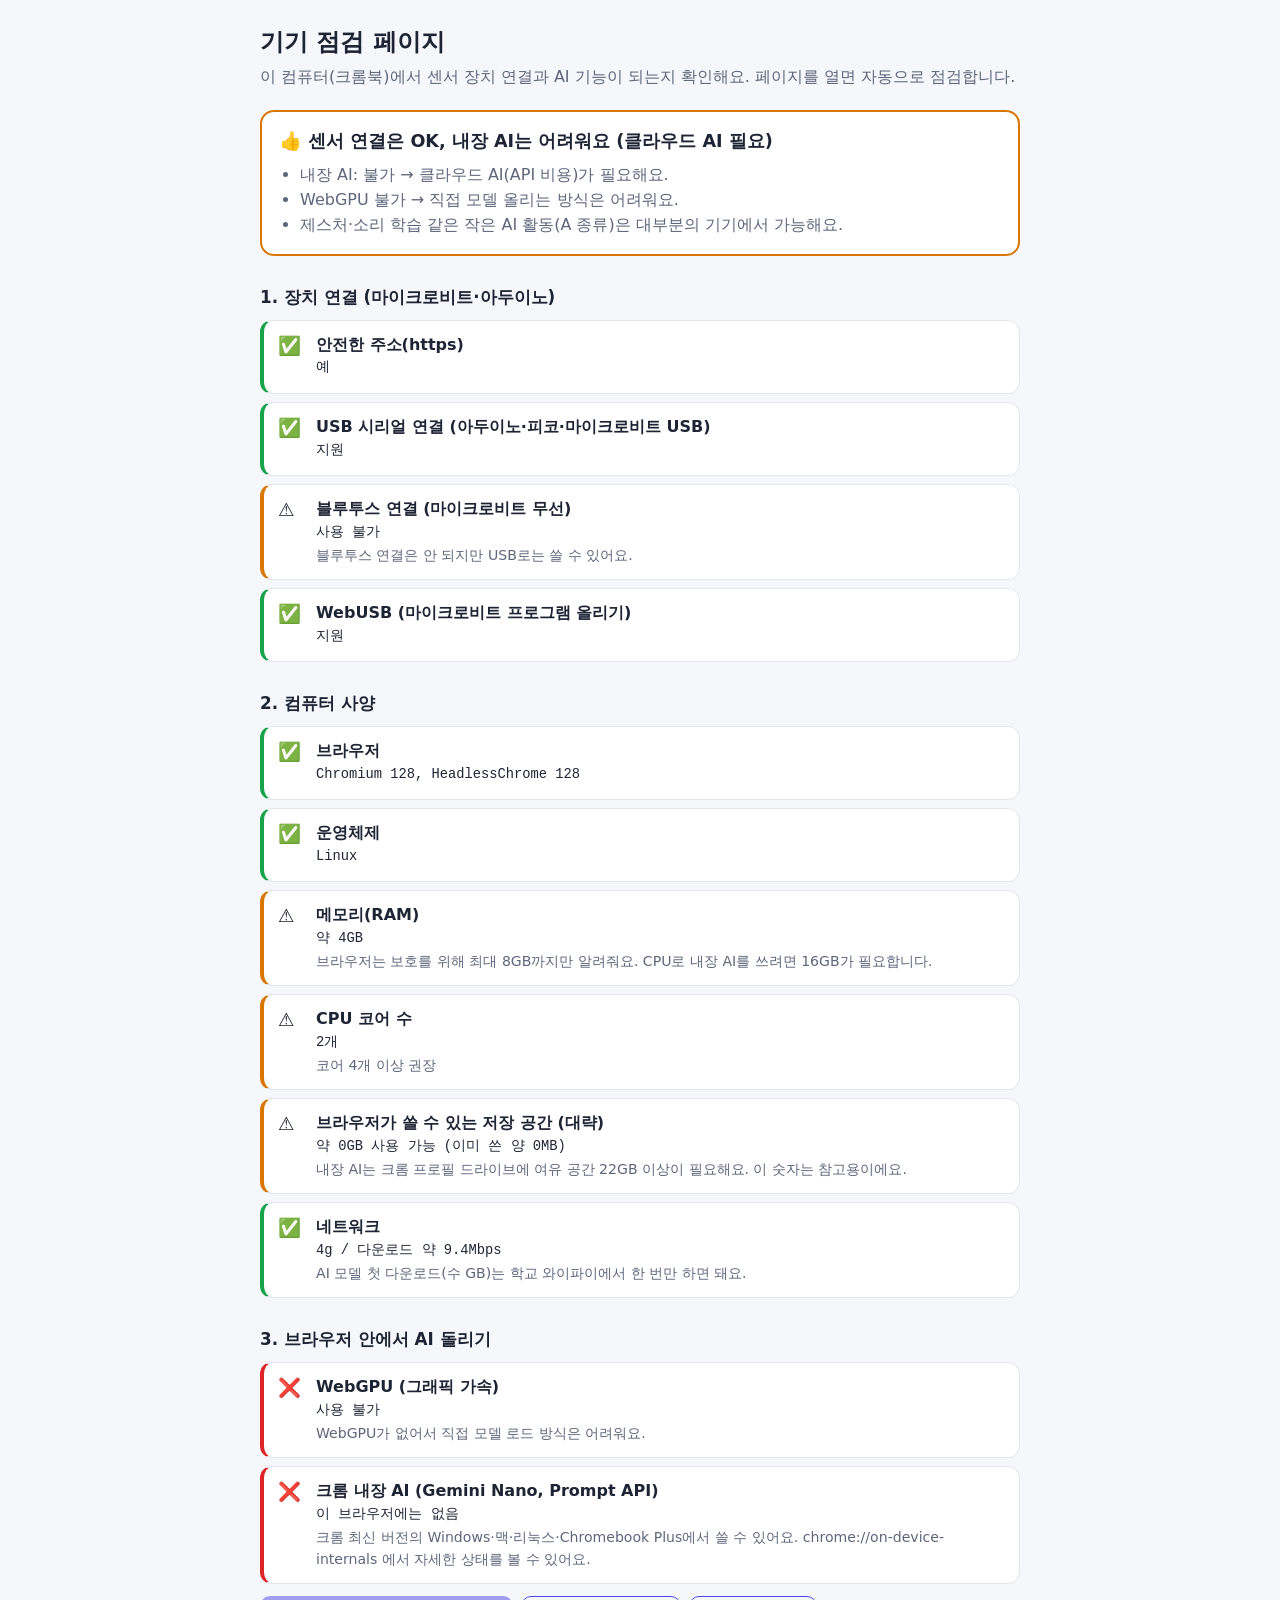
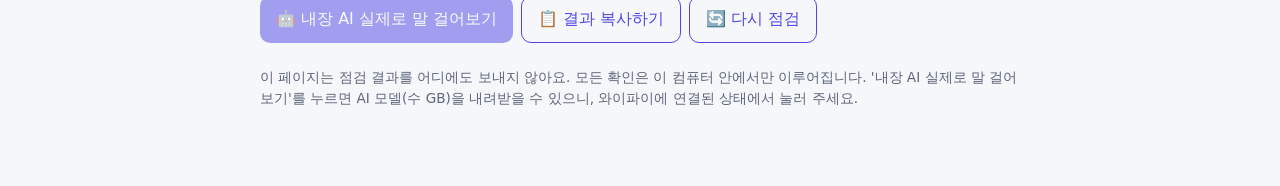
==== tools/device-check/index.html @ 7e8e9c6b "microlab 첫 올리기 Co-Authored-By: Claude Sonnet 5.5 <noreply@anthropic.com>" ====
<!doctype html>
<html lang="ko">
<head>
<meta charset="utf-8">
<meta name="viewport" content="width=device-width, initial-scale=1">
<title>기기 점검 페이지</title>
<style>
  :root {
    --bg: #f6f7fb; --card: #fff; --text: #1d2433; --sub: #5d667a; --line: #e3e6ef;
    --ok: #16a34a; --warn: #d97706; --bad: #dc2626; --accent: #4f46e5;
  }
  @media (prefers-color-scheme: dark) {
    :root { --bg: #12141c; --card: #1b1e29; --text: #eceef5; --sub: #a0a8bd; --line: #2b3042; --accent: #818cf8; }
  }
  * { box-sizing: border-box; }
  body { margin: 0; padding: 24px 16px 64px; background: var(--bg); color: var(--text);
    font-family: -apple-system, "Apple SD Gothic Neo", "Noto Sans KR", system-ui, sans-serif; line-height: 1.55; }
  main { max-width: 760px; margin: 0 auto; }
  h1 { font-size: 1.5rem; margin: 0 0 4px; }
  .lead { color: var(--sub); margin: 0 0 20px; }
  h2 { font-size: 1.05rem; margin: 28px 0 10px; }
  .verdict { background: var(--card); border: 2px solid var(--line); border-radius: 14px; padding: 16px 18px; margin-bottom: 8px; }
  .verdict b { font-size: 1.1rem; }
  .verdict ul { margin: 8px 0 0; padding-left: 20px; color: var(--sub); }
  .row { display: grid; grid-template-columns: 28px 1fr; gap: 10px; background: var(--card);
    border: 1px solid var(--line); border-radius: 12px; padding: 12px 14px; margin-bottom: 8px; }
  .icon { font-size: 1.15rem; line-height: 1.4; }
  .name { font-weight: 600; }
  .value { font-family: ui-monospace, Menlo, monospace; font-size: .86rem; color: var(--text); word-break: break-all; }
  .hint { color: var(--sub); font-size: .88rem; margin-top: 2px; }
  .ok .icon::before { content: "✅"; } .warn .icon::before { content: "⚠️"; } .bad .icon::before { content: "❌"; }
  .wait .icon::before { content: "⏳"; }
  .ok { border-left: 4px solid var(--ok); } .warn { border-left: 4px solid var(--warn); }
  .bad { border-left: 4px solid var(--bad); }
  .actions { display: flex; flex-wrap: wrap; gap: 8px; margin: 12px 0; }
  button { font: inherit; background: var(--accent); color: #fff; border: 0; border-radius: 10px;
    padding: 10px 16px; cursor: pointer; }
  button.ghost { background: transparent; color: var(--accent); border: 1.5px solid var(--accent); }
  button:disabled { opacity: .5; cursor: default; }
  progress { width: 100%; height: 14px; margin-top: 8px; }
  pre { background: var(--card); border: 1px solid var(--line); border-radius: 10px; padding: 12px;
    white-space: pre-wrap; font-size: .85rem; margin: 8px 0 0; }
  .note { color: var(--sub); font-size: .85rem; margin-top: 24px; }
</style>
</head>
<body>
<main>
  <h1>기기 점검 페이지</h1>
  <p class="lead">이 컴퓨터(크롬북)에서 센서 장치 연결과 AI 기능이 되는지 확인해요. 페이지를 열면 자동으로 점검합니다.</p>

  <div class="verdict" id="verdict"><b>점검 중...</b></div>

  <h2>1. 장치 연결 (마이크로비트·아두이노)</h2>
  <div id="group-connect"></div>

  <h2>2. 컴퓨터 사양</h2>
  <div id="group-spec"></div>

  <h2>3. 브라우저 안에서 AI 돌리기</h2>
  <div id="group-ai"></div>

  <div class="actions">
    <button id="btn-test" disabled>🤖 내장 AI 실제로 말 걸어보기</button>
    <button id="btn-copy" class="ghost">📋 결과 복사하기</button>
    <button id="btn-rerun" class="ghost">🔄 다시 점검</button>
  </div>
  <progress id="progress" max="1" value="0" hidden></progress>
  <pre id="test-out" hidden></pre>

  <p class="note">
    이 페이지는 점검 결과를 어디에도 보내지 않아요. 모든 확인은 이 컴퓨터 안에서만 이루어집니다.
    '내장 AI 실제로 말 걸어보기'를 누르면 AI 모델(수 GB)을 내려받을 수 있으니, 와이파이에 연결된 상태에서 눌러 주세요.
  </p>
</main>

<script>
(() => {
  const $ = (id) => document.getElementById(id);
  const results = [];           // 복사용 보고서 데이터
  let aiState = "unknown";      // 내장 AI 상태
  let gpuOk = false;
  let serialOk = false, bleOk = false;

  const makeRow = (group, title) => {
    const el = document.createElement("div");
    el.className = "row wait";
    const icon = document.createElement("div"); icon.className = "icon";
    const body = document.createElement("div");
    const name = document.createElement("div"); name.className = "name"; name.textContent = title;
    const val = document.createElement("div"); val.className = "value";
    const hint = document.createElement("div"); hint.className = "hint";
    body.append(name, val, hint);
    el.append(icon, body);
    $(group).appendChild(el);
    return {
      set(status, value, hintText) {
        el.className = "row " + status;
        val.textContent = value || "";
        hint.textContent = hintText || "";
        results.push(`${{ok: "[OK]", warn: "[주의]", bad: "[안됨]"}[status]} ${title}: ${value || ""}`);
      }
    };
  };

  async function runChecks() {
    results.length = 0;
    ["group-connect", "group-spec", "group-ai"].forEach((g) => ($(g).textContent = ""));

    // ---- 1. 장치 연결 ----
    const secure = makeRow("group-connect", "안전한 주소(https)");
    secure.set(window.isSecureContext ? "ok" : "bad",
      window.isSecureContext ? "예" : "아니요",
      window.isSecureContext ? "" : "https 주소나 localhost에서만 장치 연결이 됩니다.");

    const serial = makeRow("group-connect", "USB 시리얼 연결 (아두이노·피코·마이크로비트 USB)");
    serialOk = "serial" in navigator;
    serial.set(serialOk ? "ok" : "bad", serialOk ? "지원" : "지원 안 함",
      serialOk ? "" : "크롬 또는 엣지 브라우저가 필요해요. 사파리·아이패드는 안 됩니다.");

    const ble = makeRow("group-connect", "블루투스 연결 (마이크로비트 무선)");
    bleOk = "bluetooth" in navigator;
    let bleNote = "";
    if (bleOk && navigator.bluetooth.getAvailability) {
      try {
        const avail = await navigator.bluetooth.getAvailability();
        if (!avail) { bleOk = false; bleNote = "브라우저는 지원하지만 이 컴퓨터의 블루투스가 꺼져 있거나 없어요."; }
      } catch (e) { /* 무시 */ }
    }
    ble.set(bleOk ? "ok" : "warn", bleOk ? "사용 가능" : "사용 불가",
      bleOk ? "" : (bleNote || "블루투스 연결은 안 되지만 USB로는 쓸 수 있어요."));

    const usb = makeRow("group-connect", "WebUSB (마이크로비트 프로그램 올리기)");
    usb.set("usb" in navigator ? "ok" : "warn", "usb" in navigator ? "지원" : "지원 안 함", "");

    // ---- 2. 컴퓨터 사양 ----
    const brands = (navigator.userAgentData && navigator.userAgentData.brands || [])
      .filter((b) => !/Not/i.test(b.brand)).map((b) => `${b.brand} ${b.version}`).join(", ");
    const br = makeRow("group-spec", "브라우저");
    const isChrome = /Chrom/.test(navigator.userAgent) && !/Edg|OPR/.test(navigator.userAgent);
    br.set(isChrome ? "ok" : "warn", brands || navigator.userAgent,
      isChrome ? "" : "내장 AI는 크롬에서만 확인할 수 있어요.");

    const os = makeRow("group-spec", "운영체제");
    const isCros = /CrOS/.test(navigator.userAgent);
    os.set("ok", (navigator.userAgentData && navigator.userAgentData.platform) || navigator.platform,
      isCros ? "크롬북이에요. 내장 AI는 'Chromebook Plus' 기종만 지원합니다 (아래 결과로 확인)." : "");

    const mem = makeRow("group-spec", "메모리(RAM)");
    const dm = navigator.deviceMemory;
    mem.set(dm >= 8 ? "ok" : dm ? "warn" : "warn",
      dm ? (dm >= 8 ? "8GB 이상" : `약 ${dm}GB`) : "알 수 없음",
      "브라우저는 보호를 위해 최대 8GB까지만 알려줘요. CPU로 내장 AI를 쓰려면 16GB가 필요합니다.");

    const cpu = makeRow("group-spec", "CPU 코어 수");
    const cores = navigator.hardwareConcurrency;
    cpu.set(cores >= 4 ? "ok" : "warn", `${cores || "?"}개`, cores >= 4 ? "" : "코어 4개 이상 권장");

    const st = makeRow("group-spec", "브라우저가 쓸 수 있는 저장 공간 (대략)");
    try {
      const est = await navigator.storage.estimate();
      const gb = (est.quota / 1e9);
      st.set(gb >= 22 ? "ok" : "warn", `약 ${gb.toFixed(0)}GB 사용 가능 (이미 쓴 양 ${(est.usage / 1e6).toFixed(0)}MB)`,
        "내장 AI는 크롬 프로필 드라이브에 여유 공간 22GB 이상이 필요해요. 이 숫자는 참고용이에요.");
    } catch (e) { st.set("warn", "확인 못함", ""); }

    const net = makeRow("group-spec", "네트워크");
    const c = navigator.connection;
    net.set(c && c.saveData ? "warn" : "ok",
      c ? `${c.effectiveType || "?"} / 다운로드 약 ${c.downlink || "?"}Mbps${c.saveData ? " / 데이터 절약 모드" : ""}` : "알 수 없음",
      "AI 모델 첫 다운로드(수 GB)는 학교 와이파이에서 한 번만 하면 돼요.");

    // ---- 3. AI ----
    const gpu = makeRow("group-ai", "WebGPU (그래픽 가속)");
    try {
      if (!navigator.gpu) throw new Error("none");
      const adapter = await navigator.gpu.requestAdapter();
      if (!adapter) throw new Error("noadapter");
      const info = adapter.info || (adapter.requestAdapterInfo ? await adapter.requestAdapterInfo() : {});
      const maxBuf = (adapter.limits.maxBufferSize / 1e9).toFixed(1);
      gpuOk = true;
      gpu.set("ok", `${info.vendor || "?"} ${info.architecture || ""} / 최대 버퍼 ${maxBuf}GB${adapter.features.has("shader-f16") ? " / f16 지원" : ""}`,
        "브라우저에 직접 AI 모델(Gemma 등)을 올리는 방식은 이게 필요해요.");
    } catch (e) {
      gpuOk = false;
      gpu.set("bad", "사용 불가", "WebGPU가 없어서 직접 모델 로드 방식은 어려워요.");
    }

    const lm = makeRow("group-ai", "크롬 내장 AI (Gemini Nano, Prompt API)");
    aiState = "none";
    if (!("LanguageModel" in self)) {
      lm.set("bad", "이 브라우저에는 없음",
        "크롬 최신 버전의 Windows·맥·리눅스·Chromebook Plus에서 쓸 수 있어요. chrome://on-device-internals 에서 자세한 상태를 볼 수 있어요.");
    } else {
      try {
        const a = await LanguageModel.availability({
          expectedInputs: [{ type: "text", languages: ["en"] }],
          expectedOutputs: [{ type: "text", languages: ["en"] }],
        });
        aiState = a;
        const map = {
          available: ["ok", "바로 사용 가능 (모델이 이미 있어요)", ""],
          downloadable: ["ok", "사용 가능 (모델 다운로드 필요)", "아래 버튼으로 내려받고 테스트할 수 있어요."],
          downloading: ["warn", "모델 다운로드 중", "다 받아지면 다시 점검해 보세요."],
          unavailable: ["bad", "이 기기에서는 사용 불가", "사양이 부족하거나 지원하지 않는 기기예요. 클라우드 AI를 쓰는 방법이 필요해요."],
        };
        const m = map[a] || ["warn", String(a), ""];
        lm.set(m[0], m[1], m[2]);
        $("btn-test").disabled = !(a === "available" || a === "downloadable");
      } catch (e) {
        aiState = "error";
        lm.set("warn", "확인 중 오류: " + e.message, "");
      }

      const ko = makeRow("group-ai", "내장 AI 한국어 지원");
      try {
        const k = await LanguageModel.availability({
          expectedInputs: [{ type: "text", languages: ["ko"] }],
          expectedOutputs: [{ type: "text", languages: ["ko"] }],
        });
        ko.set(k === "unavailable" ? "warn" : "ok", k === "unavailable" ? "아직 지원 안 함" : "지원 (" + k + ")",
          k === "unavailable" ? "한국어 질문은 영어로 바꿔 다루거나 클라우드 AI와 함께 써야 할 수 있어요." : "");
      } catch (e) {
        ko.set("warn", "확인 못함: " + e.message, "");
      }
    }

    renderVerdict();
  }

  function renderVerdict() {
    const lines = [];
    const aiLocal = aiState === "available" || aiState === "downloadable" || aiState === "downloading";
    let title, color;
    if (serialOk && aiLocal) { title = "🎉 센서 연결 OK + 내장 AI(무료) 사용 가능한 기기예요"; color = "var(--ok)"; }
    else if (serialOk) { title = "👍 센서 연결은 OK, 내장 AI는 어려워요 (클라우드 AI 필요)"; color = "var(--warn)"; }
    else { title = "⚠️ 크롬/엣지 브라우저에서 다시 점검해 주세요"; color = "var(--bad)"; }
    lines.push(aiLocal ? "내장 AI: 가능 → 말로 코딩하기 등을 무료로 쓸 수 있어요." : "내장 AI: 불가 → 클라우드 AI(API 비용)가 필요해요.");
    lines.push(gpuOk ? "WebGPU 가능 → 작은 모델을 직접 올리는 방식도 시도할 수 있어요." : "WebGPU 불가 → 직접 모델 올리는 방식은 어려워요.");
    lines.push("제스처·소리 학습 같은 작은 AI 활동(A 종류)은 대부분의 기기에서 가능해요.");
    const v = $("verdict");
    v.style.borderColor = color;
    v.textContent = "";
    const b = document.createElement("b"); b.textContent = title;
    const ul = document.createElement("ul");
    lines.forEach((t) => { const li = document.createElement("li"); li.textContent = t; ul.appendChild(li); });
    v.append(b, ul);
    results.unshift("== 결과: " + title);
  }

  // ---- 실제 테스트 ----
  $("btn-test").addEventListener("click", async () => {
    const out = $("test-out"), prog = $("progress"), btn = $("btn-test");
    btn.disabled = true; out.hidden = false; prog.hidden = false; prog.value = 0;
    out.textContent = "AI를 준비하는 중... (처음엔 모델 다운로드로 몇 분 걸릴 수 있어요)";
    try {
      const t0 = performance.now();
      const session = await LanguageModel.create({
        expectedInputs: [{ type: "text", languages: ["en"] }],
        expectedOutputs: [{ type: "text", languages: ["en"] }],
        monitor(m) {
          m.addEventListener("downloadprogress", (e) => {
            prog.value = e.loaded;
            out.textContent = `모델 내려받는 중... ${(e.loaded * 100).toFixed(0)}%`;
          });
        },
      });
      const t1 = performance.now();
      out.textContent = "AI에게 말을 거는 중...";
      const answer = await session.prompt("Say hello to a student in one short sentence.");
      const t2 = performance.now();
      out.textContent = `AI 대답: ${answer}\n\n준비 시간 ${((t1 - t0) / 1000).toFixed(1)}초 / 대답 시간 ${((t2 - t1) / 1000).toFixed(1)}초`;
      results.push(`[테스트] 대답 시간 ${((t2 - t1) / 1000).toFixed(1)}초`);
      if (session.destroy) session.destroy();
    } catch (e) {
      out.textContent = "실패: " + e.message;
      results.push("[테스트 실패] " + e.message);
    } finally {
      prog.hidden = true; btn.disabled = false;
    }
  });

  $("btn-copy").addEventListener("click", async () => {
    const text = results.join("\n");
    try { await navigator.clipboard.writeText(text); $("btn-copy").textContent = "✅ 복사됨!"; }
    catch (e) { const o = $("test-out"); o.hidden = false; o.textContent = text; }
    setTimeout(() => ($("btn-copy").textContent = "📋 결과 복사하기"), 1500);
  });
  $("btn-rerun").addEventListener("click", () => { $("verdict").textContent = "점검 중..."; runChecks(); });

  runChecks();
})();
</script>
</body>
</html>
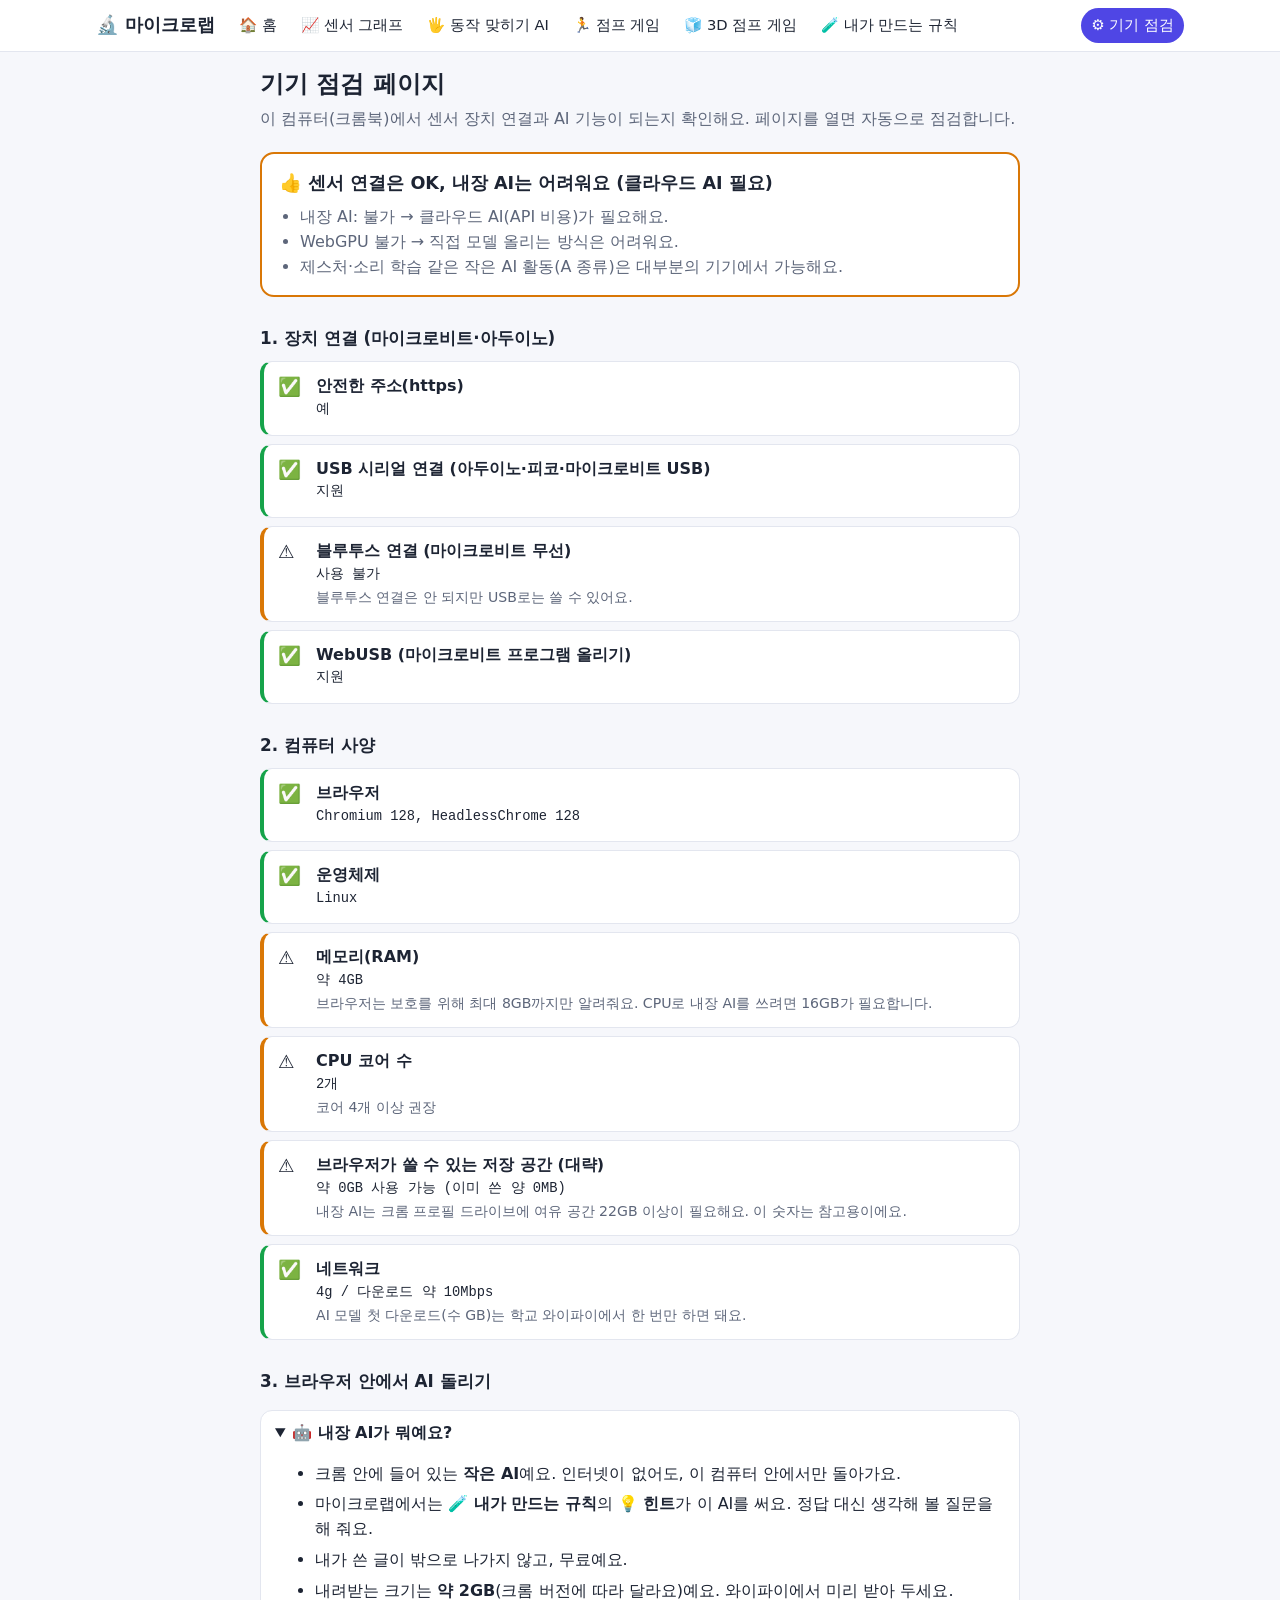
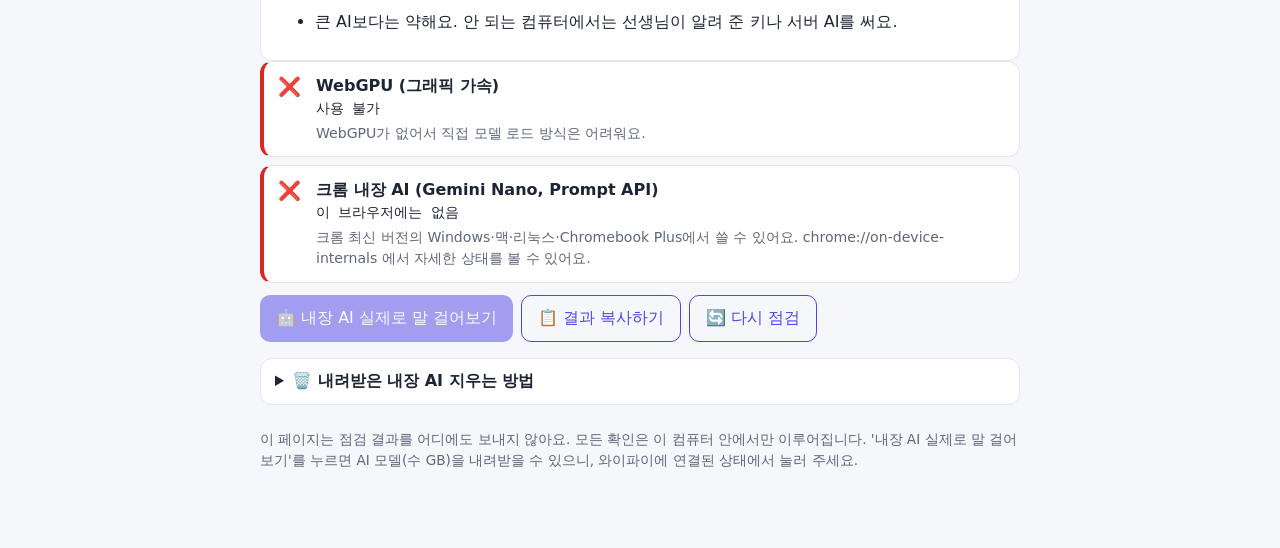
==== commit e3482c11: "AI 힌트(키 직접 입력·내장 AI·서버), 기기 점검 개선, 상단 메뉴바 추가 Co-Authored-By: Claude Sonnet 5.5 <noreply@anthropic.co" ====
--- a/tools/device-check/index.html
+++ b/tools/device-check/index.html
@@ -40,10 +40,45 @@
   progress { width: 100%; height: 14px; margin-top: 8px; }
   pre { background: var(--card); border: 1px solid var(--line); border-radius: 10px; padding: 12px;
     white-space: pre-wrap; font-size: .85rem; margin: 8px 0 0; }
+  .pct { font-weight: 700; margin-top: 6px; }
+  .toast { position: fixed; left: 50%; bottom: 24px; transform: translate(-50%, 20px); background: var(--ok); color: #fff;
+    padding: 12px 20px; border-radius: 12px; box-shadow: 0 6px 20px rgba(0,0,0,.25); opacity: 0; pointer-events: none;
+    transition: opacity .25s, transform .25s; max-width: calc(100vw - 32px); z-index: 10; }
+  .toast.show { opacity: 1; transform: translate(-50%, 0); }
+  details.del { background: var(--card); border: 1px solid var(--line); border-radius: 12px; padding: 10px 14px; margin-top: 16px; }
+  details.del summary { cursor: pointer; font-weight: 600; }
+  details.del ol { margin: 8px 0 0; padding-left: 20px; }
+  details.del li { margin-bottom: 6px; }
+  details.del code { background: var(--bg); padding: 1px 6px; border-radius: 6px; word-break: break-all; }
+/* 맨 위 메뉴 바 */
+  .topnav { position: sticky; top: 0; z-index: 20; background: var(--card); border-bottom: 1px solid var(--line); margin: -24px -16px 14px; }
+  .topnav-in { max-width: 1120px; margin: 0 auto; padding: 8px 16px; display: flex; align-items: center; flex-wrap: wrap; gap: 6px 14px; }
+  .brand { font-weight: 800; font-size: 1.15rem; color: var(--text); text-decoration: none; white-space: nowrap; }
+  .nav-menu { display: flex; flex-wrap: wrap; gap: 4px; flex: 1; }
+  .nav-menu a { padding: 6px 10px; border-radius: 999px; color: var(--text); text-decoration: none; font-size: .92rem; white-space: nowrap; }
+  .nav-menu a:hover { background: rgba(129,140,248,.18); }
+  .nav-menu a[aria-current="page"] { background: var(--accent); color: #fff; }
+  .nav-menu .nav-right { margin-left: auto; }
+  .nav-toggle { display: none; margin-left: auto; }
+  @media (max-width: 760px) {
+    .nav-toggle { display: inline-block; }
+    .nav-menu { display: none; flex-basis: 100%; flex-direction: column; padding-bottom: 6px; }
+    .nav-menu.open { display: flex; }
+    .nav-menu a { padding: 10px 12px; border-radius: 10px; font-size: 1rem; }
+    .nav-menu .nav-right { margin-left: 0; }
+  }
+  
   .note { color: var(--sub); font-size: .85rem; margin-top: 24px; }
 </style>
 </head>
 <body>
+<header class="topnav" id="topnav">
+  <div class="topnav-in">
+    <a class="brand" href="../../#/">🔬 마이크로랩</a>
+    <button class="nav-toggle" data-nav-toggle aria-expanded="false" aria-controls="nav-menu">☰ 메뉴</button>
+    <nav class="nav-menu" id="nav-menu" data-nav-menu aria-label="메뉴"></nav>
+  </div>
+</header>
 <main>
   <h1>기기 점검 페이지</h1>
   <p class="lead">이 컴퓨터(크롬북)에서 센서 장치 연결과 AI 기능이 되는지 확인해요. 페이지를 열면 자동으로 점검합니다.</p>
@@ -57,6 +92,16 @@
   <div id="group-spec"></div>
 
   <h2>3. 브라우저 안에서 AI 돌리기</h2>
+  <details class="del" id="ai-about" open>
+    <summary>🤖 내장 AI가 뭐예요?</summary>
+    <ul>
+      <li>크롬 안에 들어 있는 <b>작은 AI</b>예요. 인터넷이 없어도, 이 컴퓨터 안에서만 돌아가요.</li>
+      <li>마이크로랩에서는 <b>🧪 내가 만드는 규칙</b>의 <b>💡 힌트</b>가 이 AI를 써요. 정답 대신 생각해 볼 질문을 해 줘요.</li>
+      <li>내가 쓴 글이 밖으로 나가지 않고, 무료예요.</li>
+      <li>내려받는 크기는 <b>약 2GB</b>(크롬 버전에 따라 달라요)예요. 와이파이에서 미리 받아 두세요.</li>
+      <li>큰 AI보다는 약해요. 안 되는 컴퓨터에서는 선생님이 알려 준 키나 서버 AI를 써요.</li>
+    </ul>
+  </details>
   <div id="group-ai"></div>
 
   <div class="actions">
@@ -65,7 +110,22 @@
     <button id="btn-rerun" class="ghost">🔄 다시 점검</button>
   </div>
   <progress id="progress" max="1" value="0" hidden></progress>
+  <div class="pct" id="pct" hidden></div>
   <pre id="test-out" hidden></pre>
+
+  <details class="del" id="del-guide">
+    <summary>🗑️ 내려받은 내장 AI 지우는 방법</summary>
+    <p class="hint">내장 AI 모델은 크롬이 관리해서, 웹페이지가 직접 지울 수 없어요. 아래 순서로 지워 주세요.</p>
+    <ol>
+      <li>크롬 <b>설정 → 시스템</b>에서 <b>온디바이스 AI</b>(On-device AI)를 꺼요. 끄면 모델이 지워지고 다시 받지 않아요.</li>
+      <li>그 메뉴가 없으면 주소창에 <code>chrome://flags</code>를 열고 <b>Prompt API for Gemini Nano</b>와 <b>Enable on device model</b> 같은 항목을 <b>Disabled</b>로 바꾼 뒤 크롬을 다시 시작해요.</li>
+      <li>그래도 남아 있으면 크롬을 끈 뒤 폴더 <code>OptGuideOnDeviceModel</code>을 지워요.<br>
+        맥: <code>~/Library/Application Support/Google/Chrome/OptGuideOnDeviceModel</code><br>
+        윈도우: <code>%LOCALAPPDATA%\Google\Chrome\User Data\OptGuideOnDeviceModel</code></li>
+    </ol>
+    <p class="hint">1·2번을 하지 않고 폴더만 지우면 크롬이 다시 내려받을 수 있어요. 크롬 버전에 따라 메뉴 이름이 다를 수 있어요.</p>
+  </details>
+  <div class="toast" id="toast" role="status" aria-live="polite"></div>
 
   <p class="note">
     이 페이지는 점검 결과를 어디에도 보내지 않아요. 모든 확인은 이 컴퓨터 안에서만 이루어집니다.
@@ -73,6 +133,10 @@
   </p>
 </main>
 
+<script type="module">
+  import { buildNav } from "../../js/nav.js";
+  buildNav({ bar: document.getElementById("topnav"), base: "../../", current: "device-check" });
+</script>
 <script>
 (() => {
   const $ = (id) => document.getElementById(id);
@@ -247,10 +311,20 @@
     results.unshift("== 결과: " + title);
   }
 
+  let toastTimer = 0;
+  function toast(text, ms = 5000) {
+    const t = $("toast");
+    t.textContent = text;
+    t.classList.add("show");
+    clearTimeout(toastTimer);
+    toastTimer = setTimeout(() => t.classList.remove("show"), ms);
+  }
+
   // ---- 실제 테스트 ----
   $("btn-test").addEventListener("click", async () => {
-    const out = $("test-out"), prog = $("progress"), btn = $("btn-test");
-    btn.disabled = true; out.hidden = false; prog.hidden = false; prog.value = 0;
+    const out = $("test-out"), prog = $("progress"), btn = $("btn-test"), pct = $("pct");
+    let downloaded = false;
+    btn.disabled = true; out.hidden = false; prog.hidden = false; prog.value = 0; pct.hidden = true;
     out.textContent = "AI를 준비하는 중... (처음엔 모델 다운로드로 몇 분 걸릴 수 있어요)";
     try {
       const t0 = performance.now();
@@ -259,12 +333,23 @@
         expectedOutputs: [{ type: "text", languages: ["en"] }],
         monitor(m) {
           m.addEventListener("downloadprogress", (e) => {
+            downloaded = true;
             prog.value = e.loaded;
-            out.textContent = `모델 내려받는 중... ${(e.loaded * 100).toFixed(0)}%`;
+            pct.hidden = false;
+            const n = Math.floor(e.loaded * 100);
+            pct.textContent = n >= 100 ? "⬇️ 100% · 내려받기 끝! 모델을 준비하는 중이에요…" : `⬇️ 내려받는 중 ${n}%`;
+            out.textContent = "모델 내려받는 중이에요. 이 창을 닫지 말아 주세요.";
           });
         },
       });
       const t1 = performance.now();
+      if (downloaded) {
+        pct.hidden = false;
+        pct.textContent = "✅ 내려받기 완료 (100%)";
+        toast("✅ 내장 AI 다운로드가 끝났어요! 이제 무료로 쓸 수 있어요.");
+      } else {
+        toast("✅ 내장 AI가 이미 준비되어 있어요.");
+      }
       out.textContent = "AI에게 말을 거는 중...";
       const answer = await session.prompt("Say hello to a student in one short sentence.");
       const t2 = performance.now();
@@ -273,9 +358,12 @@
       if (session.destroy) session.destroy();
     } catch (e) {
       out.textContent = "실패: " + e.message;
+      pct.hidden = true;
+      toast("⚠️ 내장 AI를 준비하지 못했어요. 아래 내용을 확인해 주세요.", 6000);
       results.push("[테스트 실패] " + e.message);
     } finally {
       prog.hidden = true; btn.disabled = false;
+      if (downloaded) runChecks(); // 점검 표를 새 상태(바로 사용 가능)로 고친다
     }
   });
 
